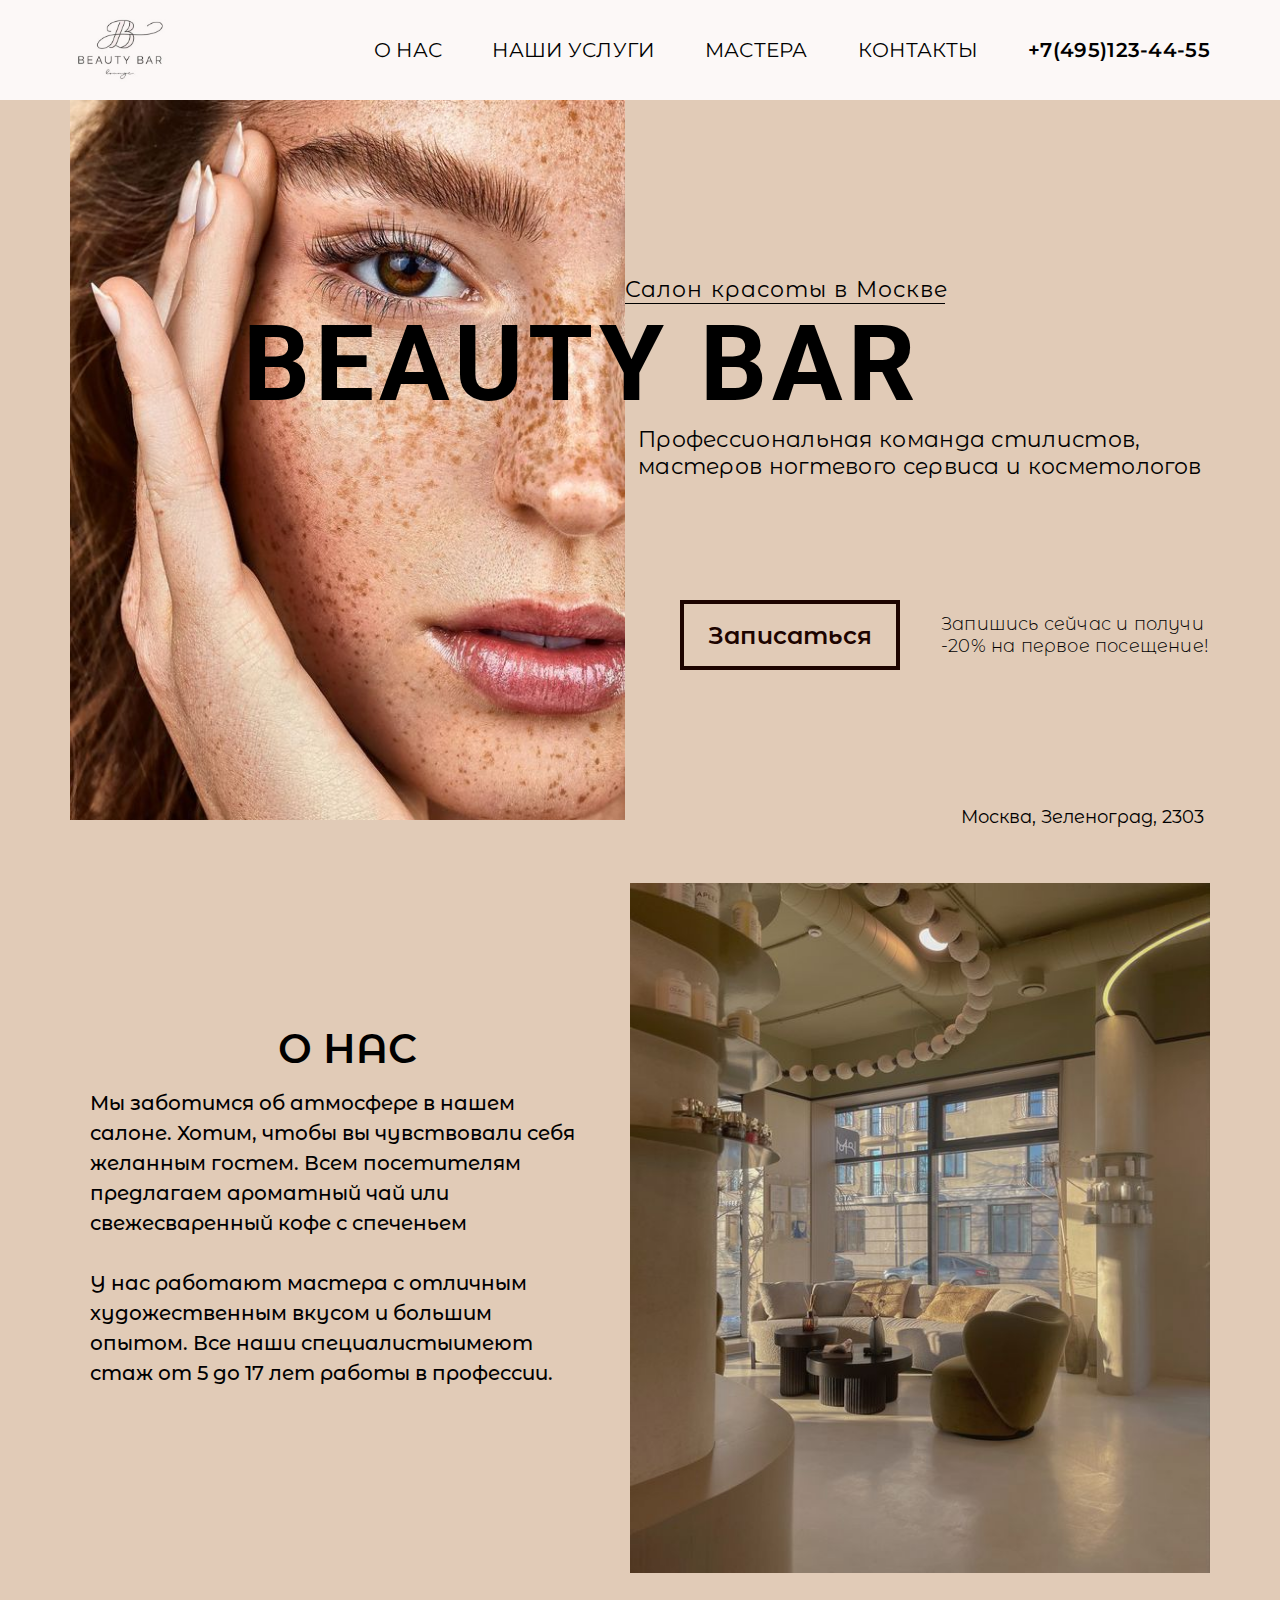
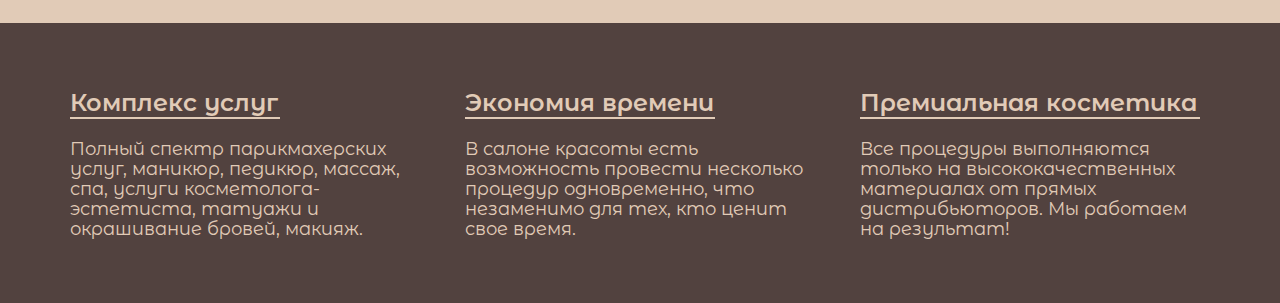
==== index.html @ 6ee6a95d "commit" ====
<!DOCTYPE html>
<html lang="en">

<head>
    <meta charset="UTF-8">
    <meta name="viewport" content="width=device-width, initial-scale=1.0">
    <link rel="stylesheet" href="css/style.css">
    <link rel="preconnect" href="https://fonts.googleapis.com">
    <link rel="preconnect" href="https://fonts.gstatic.com" crossorigin>
    <link
        href="https://fonts.googleapis.com/css2?family=Montserrat+Alternates:wght@300;400;500;600&family=Montserrat:wght@300;400;500;600&family=Roboto:wght@700;900&display=swap"
        rel="stylesheet">
    <link rel="icon" href="img/логотип.jpg">


    <meta name="description" content="Салон красоты в Москве">
    <title>BEAUTY BAR</title>
</head>


<body>
    <header class="header">
        <div class="header_container">
            <div class="header_body">
                <img class="header__logo" src="img/логотип.jpg">
                <div class="header_burger">
                    <span></span>
                </div>
                <nav class="header__menu">
                    <ul class="header__list">
                        <li><a class="header__link" href="index.html">О нас</a></li>
                        <li><a class="header__link" href="page2.html">Наши услуги</a></li>
                        <li><a class="header__link" href="page3.html">Мастера</a></li>
                        <li><a class="header__link" href="page5.html">Контакты</a></li>
                        <li><a class="header__link" href="tel:+74951234455">+7(495)123-44-55</a></li>
                    </ul>
                </nav>
            </div>
        </div>
    </header>


    <main>
        <div class="container">
            <!-- левая часть первой секции -->
            <div class="left-wrapper">
                <img class="page1-picture1" src="img/картинка 1-страница 1.jpg"
                    alt="Фото_модели">
            </div>

            <!-- правая часть первой секции -->
            <div class="right-wrapper">
                <p class="right-wrapper__text1">Салон красоты в Москве
                    <hr class="title__hr" />
                </p>
                <!-- заголовок -->
                <h1 class="right-wrapper__title">BEAUTY BAR</h1>
                <!-- текст -->
                <p class="right-wrapper__text2">Профессиональная команда стилистов, мастеров ногтевого сервиса и
                    косметологов</p>
                <!-- кнопки -->
                <div class="right-wrapper__button">
                    <button class="buttons__main-btn">Записаться</button>
                    <div class="right-wrapper__icon-btn">
                        <p class="buttons__text">Запишись сейчас и получи
                            <br>-20% на первое посещение!
                        </p>
                    </div>
                </div>
                <p class="address">Москва, Зеленоград, 2303</p>
            </div>

            <div class="address2">Москва, Зеленоград, 2303</div>

            <!-- 2 часть страницы -->
            <div class="container-page1-part2">
                <div class="left-wrapper-part2">
                    <p class="left-wrapper-part2__text1">О НАС</p>
                    <p class="left-wrapper-part2__text2">
                        Мы заботимся об атмосфере в нашем салоне. Хотим, чтобы вы
                        чувствовали себя желанным гостем. Всем посетителям предлагаем ароматный чай или свежесваренный
                        кофе с спеченьем<br><br>
                        У нас работают мастера с отличным художественным вкусом и большим опытом. Все наши
                        специалистыимеют стаж от 5 до 17 лет работы в профессии.</p>
                </div>
                    <img class="right-wrapper-part2__img" src="img/картинка 2.jpg" alt="Фото_Салона">
            </div>
        </div>
    </main>
    <footer>
        <div class="footer-conteiner">
            <div class="footer-container__div">
                <p class="footer-container__title">Комплекс услуг</p>
                <hr class="title-part2__hr1" />
                <p class="footer-container__article">Полный спектр парикмахерских услуг,  маникюр, педикюр, массаж, спа, услуги косметолога-эстетиста, татуажи и окрашивание бровей, макияж.</p>
            </div>
            <div class="footer-container__div">
                <p class="footer-container__title">Экономия времени</p>
                <hr class="title-part2__hr2" />
                <p class="footer-container__article">В салоне красоты есть возможность провести несколько процедур одновременно, что незаменимо для тех, кто ценит свое время.</p>
            </div>
            <div class="footer-container__div">
                <p class="footer-container__title">Премиальная косметика</p>
                <hr class="title-part2__hr3" />
                <p class="footer-container__article">Все процедуры выполняются только на высококачественных материалах от прямых дистрибьюторов. Мы работаем на результат!</p>
            </div>
        </div>
    </footer>
    <script src="https://ajax.googleapis.com/ajax/libs/jquery/3.5.1/jquery.min.js"></script>
    <script src="https://code.jquery.com/jquery-3.4.1.slim.min.js"></script>
    <script src="js/script.js"></script>
</body>

</html>
---- css/style.css ----
*{
    margin: 0;
    padding: 0;
    box-sizing: border-box;
}
body{
    background-color: rgba(225, 203, 183, 1);
}



.header_container{
    max-width: 1140px;
    margin: 0 auto;
    padding: 0;
}

.header{
    position: fixed;
    width: 100%;
    top: 0;
    left: 0;
    z-index: 50;
}

.header:before{
    content:"";
    position: absolute;
    top: 0;
    left: 0;
    width: 100%;
    height: 100%;
    background-color: rgba(252, 248, 247, 1);
    z-index: 10;
}

.header_body{
    position: relative;
    display: flex;
    justify-content: space-between;
    height: 100px;
    align-items: center;
}

.header__logo{
    margin: 0;
    width: 100px;
    height: 100px;
    position: relative;
    z-index: 11;
}

.header__list li{
    font-size: 20px;
    font-family: 'Montserrat', sans-serif;
    font-weight: 400;
    letter-spacing: 0.3px;
    list-style: none;
    margin-left: 50px;
    position: relative;
    z-index: 10;
}

.header__list li:last-child{
    font-weight: 600;
}


.header__list{
    display: flex;
}

.header__link{
    color: black;
    text-transform: uppercase;
    text-decoration: none;
}

.header_burger{
    display: none;
}



.container{
    padding-top: 100px;
    margin: 0 auto;
    max-width: 1140px;
} 


.left-wrapper {
    position: relative;
}
  
.left-wrapper img {
    position: relative;
    z-index: 5;
}

.page1-picture1{
    margin-bottom: 59px;
    height: 720px;
    width:555px;
}

.right-wrapper {
    width: 1140px;
    position: absolute;
    top: 276px;
    margin-left: 173px;
    z-index: 6;
}
  

.right-wrapper__title {
    font-size: 105px;
    font-family: 'Roboto', sans-serif;
    font-weight: 700;
    letter-spacing: 5px;
}
  
.right-wrapper__text1 {
    margin-left: 382px;
    font-size: 22px;
    font-family: 'Montserrat Alternates', sans-serif;
    font-weight: 400;
    letter-spacing: 1.1px;
}

.right-wrapper__text2 {
    display: block;
    width: 573px;
    margin-left: 395px;
    font-size: 22px;
    font-family: 'Montserrat Alternates', sans-serif;
    font-weight: 400;
    letter-spacing: 0.3px;
    margin-bottom: 120px;
}
  

.title {
    font-size: 72px;
    position: relative;
    font-weight: bold;
}
  
.title__hr {
    margin-left: 382px;
    width: 320px;
    position: absolute;
    border: none;
    border-top: 1px solid black;
}
  

.right-wrapper__button {
    display: inline-flex;
    margin-bottom: 136px;
}
  
.buttons__main-btn {
    margin-left: 437px;
    margin-right: 41px;
    width: 220px;
    height: 70px;
    background: rgba(225, 203, 183, 1);
    border: 4px solid rgba(29, 4, 0, 1);
    font-family: 'Montserrat Alternates', sans-serif;
    font-size: 24px;
    font-weight: 600;
    color: rgba(29, 4, 0, 1);
    letter-spacing: 0.2px;
}

.buttons__text {
    font-family: 'Montserrat Alternates', sans-serif;
    font-size: 18px;
    font-weight: 300;
    letter-spacing: 0.2px;
    margin-top: 13px;
}

.address{
    margin-left: 718px;
    font-size: 18px;
    font-family: 'Montserrat Alternates', sans-serif;
    font-weight: 400;
}

.address2{
    display: none;
}

.container-page1-part2{
    width: 1140px;
    display: flex;
    justify-content: space-between;
    margin-bottom: 50px;

}

.left-wrapper-part2{
    width: 514px;
    margin: 0;
    margin-left: 20px;
}

.left-wrapper-part2__text1{
    margin-top: 141px;
    text-align: center;
    font-size: 40px;
    font-family: 'Montserrat Alternates', sans-serif;
    font-weight: 600;
    margin-bottom: 15px;
}

.left-wrapper-part2__text2{
    margin-right: 20px;
    line-height: 30px;
    font-size: 20px;
    font-family: 'Montserrat Alternates', sans-serif;
    font-weight: 500;
}


.right-wrapper-part2__img{
    margin: 0;
    justify-self: flex-end;
    height:690px;
    width: 580px;
}

footer{
    height: 280px;
    background-color: rgba(82, 66, 63, 1);
}

.footer-conteiner{
    height: 280px;
    margin: 0 auto;
    width: 1140px;
    display: flex;
    justify-content: space-between;
    align-items: center;
    color: rgba(225, 203, 183, 1);
}

.footer-container__div{
    width: 350px;
}

.footer-container__title{
    font-size: 24px;
    font-family: 'Montserrat Alternates', sans-serif;
    font-weight: 600;
}

.title-part2__hr1{
    width: 210px;
    border: none;
    border-top: 2px solid rgba(225, 203, 183, 1);
    margin-bottom: 20px;
}

.title-part2__hr2{
    width: 250px;
    border: none;
    border-top: 2px solid rgba(225, 203, 183, 1);
    margin-bottom: 20px;
}

.title-part2__hr3{
    width: 340px;
    border: none;
    border-top: 2px solid rgba(225, 203, 183, 1);
    margin-bottom: 20px;
}

.footer-container__article{
    font-size: 18px;
    font-family: 'Montserrat Alternates', sans-serif;
    font-weight: 400;
    line-height: 20px;
}


@media (max-width:1139px) and (min-width: 840px){
/*     
    .header_body{
        height: 80px;
        width: 840px;
        margin: 0 auto;
    }
 */
    .header_container{
        width: 840px;
        margin: 0 auto;
    }
    .header__logo{
        height: 80px;
        width: 80px;
    }

    .header__list li{
        font-size: 14px;
        margin-left: 20px;
    }

    .container{
        padding-top: 80px;
        margin: 0 auto;
        width: 840px;
    } 

    .page1-picture1{
        margin-bottom: 60px;
        height: 519px;
        width: 400px;
    }

    .right-wrapper {
        width: 676px;
        top: 243px;
        margin-left: 163px;
    }
      
    
    .right-wrapper__title {
        font-size: 80px;
        letter-spacing: 4px;
    }
      
    .right-wrapper__text1 {
        margin-left: 237px;
        font-size: 16px;
        letter-spacing: 1px;
    }
    
    .right-wrapper__text2 {
        width: 404px;
        margin-left: 274px;
        font-size: 14px;
        letter-spacing: 0.2px;
        margin-bottom: 57px;
    }
      
    .title__hr {
        margin-left: 237px;
        width: 240px;
    }
      
    .right-wrapper__button {
        margin-bottom: 75px;
    }
      
    .buttons__main-btn {
        margin-left: 307px;
        margin-right: 30px;
        width: 160px;
        height: 50px;
        font-size: 18px;
    }
    
    .buttons__text {
        margin-top: 8px;
        font-size: 12px;
        letter-spacing: 0.1px;
    }
    
    .address{
        margin-left: 510px;
        font-size: 12px;
    }
    
    .container-page1-part2{
        width: 840px;
        margin-bottom: 50px;
    }
    
    .left-wrapper-part2{
        width: 360px;
        margin: 0;
        margin-left: 20px;
    }
    
    .left-wrapper-part2__text1{
        margin-top: 172px;
        font-size: 32px;
        margin-bottom: 11px;
    }
    
    .left-wrapper-part2__text2{
        margin-right: 20px;
        line-height: 21px;
        font-size: 14px;
    }
    
    .right-wrapper-part2__img{
        width: 430px;
        height: 511px;
    }
    
    footer{
        height: 250px;
    }
    
    .footer-conteiner{
        height: 250px;
        width: 840px;
    }
    
    .footer-container__div{
        width: 260px;
        height: 100px;
    }
    
    .footer-container__title{
        font-size: 18px;
    }
    
    .title-part2__hr1{
        width: 160px;
        margin-bottom: 15px;
    }
    
    .title-part2__hr2{
        width: 190px;
        margin-bottom: 15px;
    }
    
    .title-part2__hr3{
        width: 255px;
        margin-bottom: 15px;
    }
    
    .footer-container__article{
        font-size: 14px;
        line-height: 15px;
    }
}



@media (max-width:839px) and (min-width: 540px){


    .header__logo{
        height: 60px;
        width: 60px;
    }

    .header__list li{
        font-size: 10px;
        margin-left: 15px;
    }

    .container{
        padding-top: 60px;
        margin: 0 auto;
        max-width: 540px;
    } 
    
    .header_body{
        height: 60px;
        max-width: 540px;
        margin: 0 auto;
    }


    .page1-picture1{
        margin-bottom: 50px;
        height: 338px;
        width: 260px;
    }

    .right-wrapper {
        width: 464px;
        top: 161px;
        margin-left: 77px;
    }
      
    .right-wrapper__title {
        font-size:60px;
        letter-spacing: 3px;
    }
      
    .right-wrapper__text1 {
        margin-left: 183px;
        font-size: 10px;
        letter-spacing: 0.5px;
    }
    
    .right-wrapper__text2 {
        width: 253px;
        margin-left: 210px;
        font-size: 10px;
        margin-bottom: 47px;
        letter-spacing: 0px;
    }
      
    .title__hr {
        margin-left: 183px;
        width: 145px;
    }
      
    .right-wrapper__button {
        margin-bottom: 39px;
    }
      
    .buttons__main-btn {
        margin-left: 218px;
        margin-right: 14px;
        width: 110px;
        height: 35px;
        font-size: 14px;
    }
    
    .buttons__text {
        margin-top: 4px;
        font-size: 8px;
        letter-spacing: 0px;
    }

    .address{
        margin-left: 352px;
        font-size: 8px;
    }

    .container-page1-part2{
        width: 540px;
        margin-bottom: 50px;
    }
    
    .left-wrapper-part2{
        width: 257px;
        margin: 0;
        margin-left: 7px;
    }
    
    .left-wrapper-part2__text1{
        margin-top: 75px;
        font-size: 24px;
        margin-bottom: 4px;
    }
    
    .left-wrapper-part2__text2{
        margin-right: 7px;
        line-height: 14px;
        font-size: 10px;
    }
    
    .right-wrapper-part2__img{
        width: 270px;
        height: 320px;
    }
    
    footer{
        height: 200px;
    }
    
    .footer-conteiner{
        height: 200px;
        width: 540px;
    }
    
    .footer-container__div{
        width: 160px;
        height: 80px;
    }
    
    .footer-container__title{
        font-size: 11px;
    }
    
    .title-part2__hr1{
        width: 95px;
        margin-bottom: 10px;
    }
    
    .title-part2__hr2{
        width: 115px;
        margin-bottom: 10px;
    }
    
    .title-part2__hr3{
        width: 155px;
        margin-bottom: 10px;
    }
    
    .footer-container__article{
        font-size: 9px;
        line-height: 11px;
    }
}


@media (max-width:539px){
    .container{
        width: 100%;
        padding-top: 50px;
    }
    .header_container{
        width: 100%;
        margin-left: 10px;
        margin-right: 10px;
    }
    .header_body{
        height: 50px;
    }
    .header__logo{
        margin-left: 10px;
        width: 50px;
        height: 50px;
    }

    .header_burger{
        display: block;
        position: relative;
        width: 30px;
        height: 20px;
        margin-right: 20px;
        position: relative;
        z-index: 11;
    }
    .header_burger:before,.header_burger:after{
        content:'';
        background-color: black;
        position: absolute;
        width: 100%;
        height: 2px;
        transition: all 0.3s ease 0s;
    }

    .header_burger:before{
        top: 0;
    }

    .header_burger:after{
        bottom: 0;
    }

    .header_burger.active:before{
        transform: rotate(45deg);
        top: 9px;
    }

    .header_burger.active:after{
        transform: rotate(-45deg);
        bottom: 9px;
    }


    .header_burger.active span{
        transform: scale(0);
    }
    .header_burger span{
        position: absolute;
        background-color: black;
        left: 0;
        width: 100%;
        height: 2px;
        top: 9px;
        transition: all 0.3s ease 0s;
    }
    
    .header__menu{
        position: fixed;
        overflow: auto;
        top: -100%;
        left: 0;
        width: 100%;
        height: 100%;
        background-color: rgba(82, 66, 63, 1);
        transition: all 0.5s ease 0s;
        padding: 70px 10px 20px 10px;
        margin-left: 0;

    }

    .header__menu.active{
        top:0;
    }
    .header__list{
        display: flex;
        flex-direction: column;
    }

    .header__list li{
        font-size: 7vw;
        margin: 0px 0px 7vw 0px;
    }
    
    .header__link{
        color: rgba(252, 248, 247, 1);
        text-transform: uppercase;
        text-decoration: none;
    }
    








    
    .left-wrapper {
        position: relative;
        width: 40%;
        height: 87vh;
        background-color: white;
    }
      
    .page1-picture1{
        margin-bottom: 0px;
        width:0px;
    }
    
    .right-wrapper {
        width: 97%;
        top: 20vh;
        margin-left: 0px;
        margin-left: 3%;
    }
    
    .right-wrapper__title {
        font-size: 15vw;
        font-family: 'Roboto', sans-serif;
        letter-spacing: 2.5px;
        margin-bottom: 2vh;
        margin-top: 1.5vh;
    }
      
    .right-wrapper__text1 {
        margin-left: 2px;
        font-size: 5vw;
        letter-spacing: 0.5px;
    }
    
    .right-wrapper__text2 {
        display: block;
        width: 90%;
        margin-left: 2px;
        font-size: 4.5vw;
        letter-spacing: 0.1px;
        margin-bottom: 15vh;
        font-family: 'Montserrat Alternates', sans-serif;
    }
      
    .title__hr {
        margin-left: 2px;
        width: 72%;
    }
      
    .right-wrapper__button {
        display: flex;
        flex-direction: column;
        margin-bottom: 0;
    }
      
    .buttons__main-btn {
        margin-left: 0px;
        margin-right: 0px;
        width: 45%;
        height: 15vw;
        border: 3px solid rgba(29, 4, 0, 1);
        font-size: 5vw;
        letter-spacing: 0.1px;
    }
    
    .buttons__text {
        font-size: 4.5vw;
        letter-spacing: 0.1px;
        margin-top: 1vh;
        margin-bottom: 100px;
    }
    
    .address{
       display: none;
    }

    .address2{
        display: block;
        font-family: 'Montserrat Alternates', sans-serif;
        font-weight: 400;
        background-color: rgba(82, 66, 63, 1);
        color: white;
        height: 6vh;
        padding-top: 1.7vh;
        padding-left: 3%;
    }
    
    .container-page1-part2{
        width: 100%;
        display: flex;
        flex-direction: column;
        margin-bottom: 30px;
    }
    
    .left-wrapper-part2{
        margin: 0;
        width: 90%;
        margin-left: 5%;
    }
    
    .left-wrapper-part2__text1{
        margin-top: 10vh;
        text-align: center;
        font-size: 7vw;
        margin-bottom: 10px;
    }
    
    .left-wrapper-part2__text2{
        margin-right: 0px;
        line-height: 0px;
        font-size: 4vw;
        line-height: 5vw;
        margin-bottom: 30px;
    }
    
    .right-wrapper-part2__img{
        height: 110vw;
        width: 90%;
        margin-left: 5%;
        margin-top: 20px;
    }
    
    footer{
        height: 70vw;
        background-color: rgba(82, 66, 63, 1);
    }
    
    .footer-conteiner{
        height: 70vw;
        width: 100%;
        display: flex;
        flex-direction: column;
        justify-content: center;
        align-items: normal;
    }
    
    .footer-container__div{
        width: 80%;
        margin-left: 5%;
        height: 22vw;
    }
    
    .footer-container__title{
        font-size: 4.5vw;
    }
    
    .title-part2__hr1{
        width: 49%;
        border: none;
        border-top: 2px solid rgba(225, 203, 183, 1);
        margin-bottom: 5px;
    }
    
    .title-part2__hr2{
        width: 59%;
        border: none;
        border-top: 2px solid rgba(225, 203, 183, 1);
        margin-bottom: 5px;
    }
    
    .title-part2__hr3{
        width: 80%;
        border: none;
        border-top: 2px solid rgba(225, 203, 183, 1);
        margin-bottom: 5px;
    }
    
    .footer-container__article{
        font-size: 3vw;
        line-height: 3.5vw;
    }
    
}
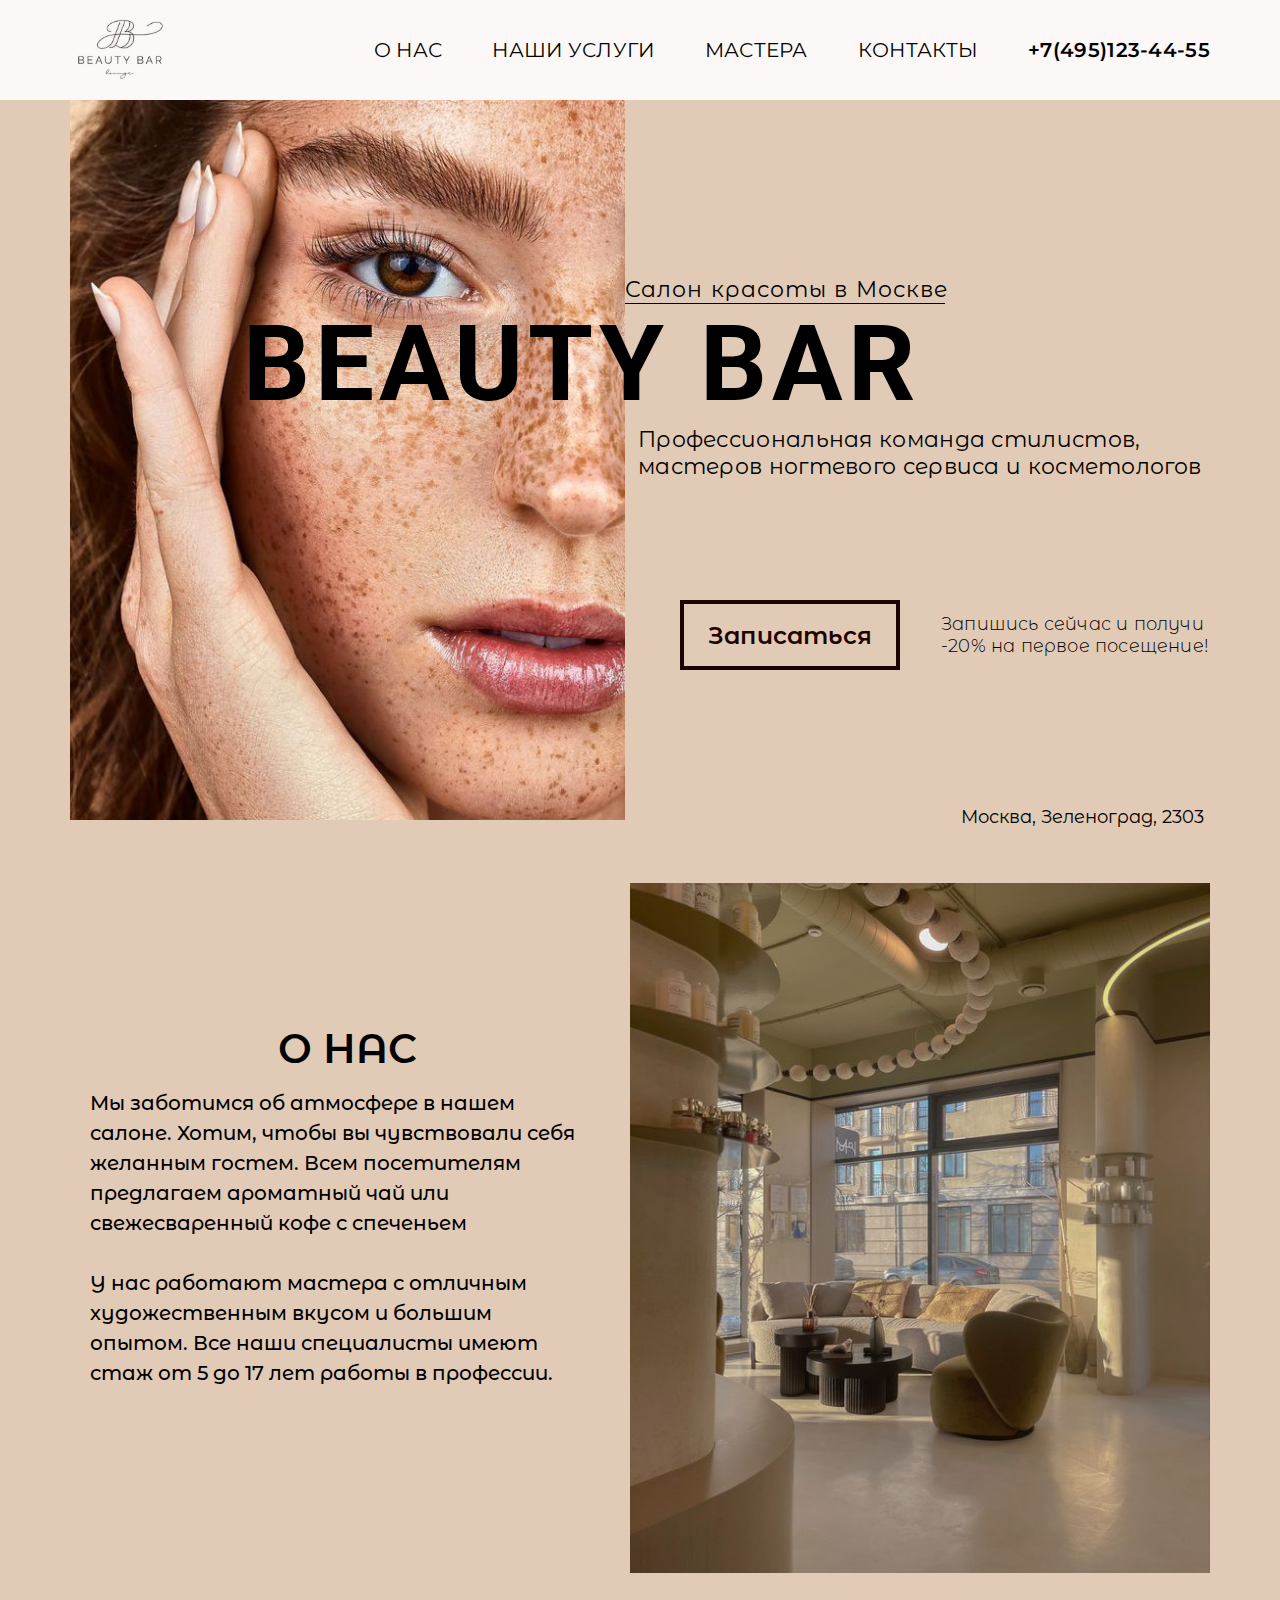
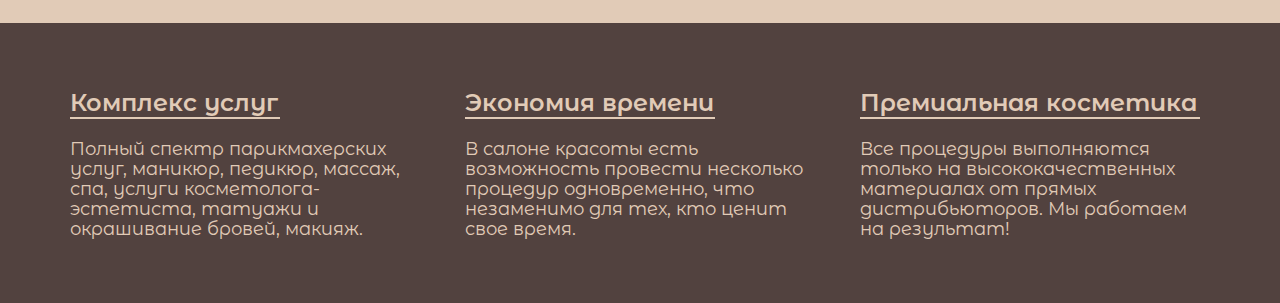
==== commit 5cc2beac: "commit" ====
--- a/index.html
+++ b/index.html
@@ -20,6 +20,7 @@
 
 <body>
     <header class="header">
+        <!-- комментарий -->
         <div class="header_container">
             <div class="header_body">
                 <img class="header__logo" src="img/логотип.jpg">
@@ -81,7 +82,7 @@
                         чувствовали себя желанным гостем. Всем посетителям предлагаем ароматный чай или свежесваренный
                         кофе с спеченьем<br><br>
                         У нас работают мастера с отличным художественным вкусом и большим опытом. Все наши
-                        специалистыимеют стаж от 5 до 17 лет работы в профессии.</p>
+                        специалисты имеют стаж от 5 до 17 лет работы в профессии.</p>
                 </div>
                     <img class="right-wrapper-part2__img" src="img/картинка 2.jpg" alt="Фото_Салона">
             </div>
